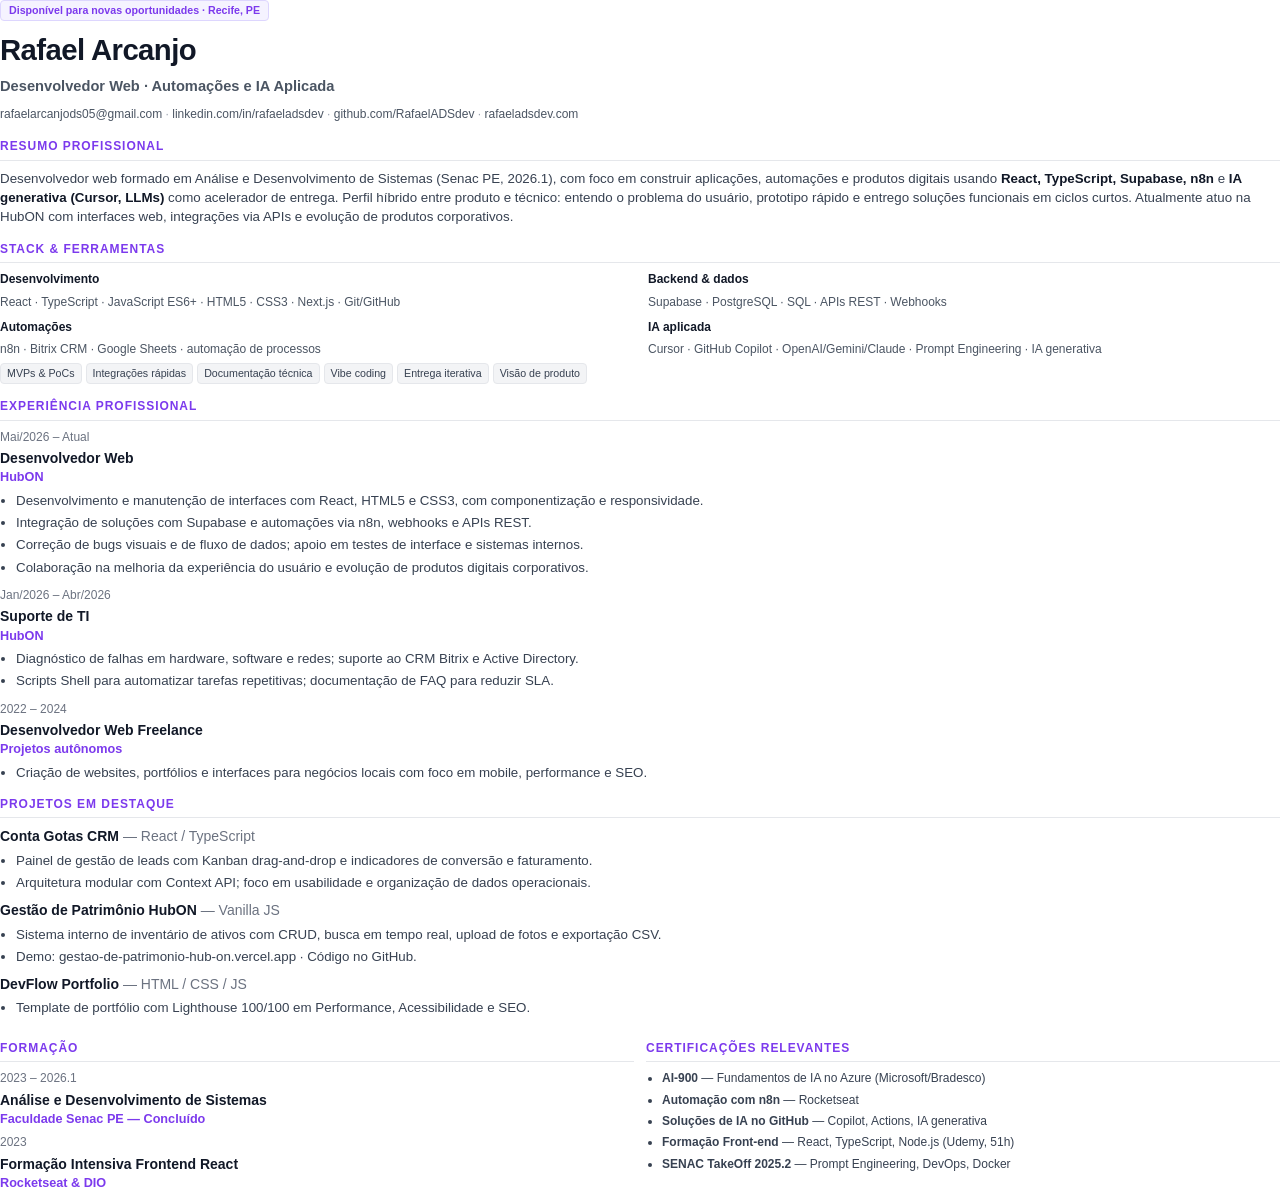
==== curriculo.html @ f64b67c6 "Atualizar cargo para Desenvolvedor Web e renovar currículo em PDF. Alinha site (PT/EN) e o PDF baixá" ====
<!DOCTYPE html>
<html lang="pt-BR">
<head>
    <meta charset="UTF-8">
    <title>Rafael Arcanjo — Desenvolvedor Web &amp; IA Aplicada</title>
    <style>
        @page { size: A4; margin: 14mm 16mm; }
        * { box-sizing: border-box; margin: 0; padding: 0; }
        body {
            font-family: "Segoe UI", Inter, Arial, sans-serif;
            font-size: 10pt;
            line-height: 1.45;
            color: #1f2937;
            background: #fff;
        }
        h1 { font-size: 22pt; font-weight: 700; color: #111827; letter-spacing: -0.02em; }
        h2 {
            font-size: 9pt;
            font-weight: 700;
            text-transform: uppercase;
            letter-spacing: 0.08em;
            color: #7c3aed;
            border-bottom: 1.5px solid #e5e7eb;
            padding-bottom: 4px;
            margin: 14px 0 8px;
        }
        h3 { font-size: 10.5pt; font-weight: 600; color: #111827; }
        p { margin-bottom: 6px; color: #374151; }
        ul { margin: 4px 0 8px 16px; color: #374151; }
        li { margin-bottom: 3px; }
        .header { margin-bottom: 12px; }
        .subtitle { font-size: 11pt; font-weight: 600; color: #4b5563; margin: 4px 0 8px; }
        .contact {
            font-size: 9pt;
            color: #4b5563;
            margin-bottom: 4px;
            line-height: 1.6;
        }
        .contact span + span::before {
            content: " · ";
            color: #9ca3af;
        }
        .summary { font-size: 10pt; }
        .meta { font-size: 9pt; color: #6b7280; margin-bottom: 2px; }
        .company { font-size: 9.5pt; color: #7c3aed; font-weight: 600; margin-bottom: 4px; }
        .job { margin-bottom: 10px; page-break-inside: avoid; }
        .skills-grid {
            display: grid;
            grid-template-columns: 1fr 1fr;
            gap: 8px 16px;
            margin-bottom: 4px;
        }
        .skill-group strong {
            display: block;
            font-size: 9pt;
            color: #111827;
            margin-bottom: 3px;
        }
        .skill-group span { font-size: 9pt; color: #4b5563; }
        .pills { display: flex; flex-wrap: wrap; gap: 4px; margin-top: 4px; }
        .pill {
            font-size: 8pt;
            background: #f3f4f6;
            border: 1px solid #e5e7eb;
            border-radius: 4px;
            padding: 2px 6px;
            color: #374151;
        }
        .project { margin-bottom: 8px; page-break-inside: avoid; }
        .project h3 { margin-bottom: 2px; }
        .two-col {
            display: grid;
            grid-template-columns: 1fr 1fr;
            gap: 12px;
        }
        .cert-list { font-size: 9pt; }
        .cert-list li { margin-bottom: 4px; }
        .highlight { color: #111827; font-weight: 600; }
        .badge {
            display: inline-block;
            font-size: 8pt;
            font-weight: 600;
            color: #7c3aed;
            background: #f5f3ff;
            border: 1px solid #ddd6fe;
            border-radius: 4px;
            padding: 2px 8px;
            margin-bottom: 8px;
        }
    </style>
</head>
<body>

    <header class="header">
        <span class="badge">Disponível para novas oportunidades · Recife, PE</span>
        <h1>Rafael Arcanjo</h1>
        <p class="subtitle">Desenvolvedor Web · Automações e IA Aplicada</p>
        <p class="contact">
            <span>rafaelarcanjods05@gmail.com</span>
            <span>linkedin.com/in/rafaeladsdev</span>
            <span>github.com/RafaelADSdev</span>
            <span>rafaeladsdev.com</span>
        </p>
    </header>

    <section>
        <h2>Resumo profissional</h2>
        <p class="summary">
            Desenvolvedor web formado em Análise e Desenvolvimento de Sistemas (Senac PE, 2026.1), com foco em
            construir aplicações, automações e produtos digitais usando <span class="highlight">React, TypeScript, Supabase, n8n</span>
            e <span class="highlight">IA generativa (Cursor, LLMs)</span> como acelerador de entrega. Perfil híbrido entre
            produto e técnico: entendo o problema do usuário, prototipo rápido e entrego soluções funcionais em ciclos curtos.
            Atualmente atuo na HubON com interfaces web, integrações via APIs e evolução de produtos corporativos.
        </p>
    </section>

    <section>
        <h2>Stack &amp; ferramentas</h2>
        <div class="skills-grid">
            <div class="skill-group">
                <strong>Desenvolvimento</strong>
                <span>React · TypeScript · JavaScript ES6+ · HTML5 · CSS3 · Next.js · Git/GitHub</span>
            </div>
            <div class="skill-group">
                <strong>Backend &amp; dados</strong>
                <span>Supabase · PostgreSQL · SQL · APIs REST · Webhooks</span>
            </div>
            <div class="skill-group">
                <strong>Automações</strong>
                <span>n8n · Bitrix CRM · Google Sheets · automação de processos</span>
            </div>
            <div class="skill-group">
                <strong>IA aplicada</strong>
                <span>Cursor · GitHub Copilot · OpenAI/Gemini/Claude · Prompt Engineering · IA generativa</span>
            </div>
        </div>
        <div class="pills">
            <span class="pill">MVPs &amp; PoCs</span>
            <span class="pill">Integrações rápidas</span>
            <span class="pill">Documentação técnica</span>
            <span class="pill">Vibe coding</span>
            <span class="pill">Entrega iterativa</span>
            <span class="pill">Visão de produto</span>
        </div>
    </section>

    <section>
        <h2>Experiência profissional</h2>

        <article class="job">
            <div class="meta">Mai/2026 – Atual</div>
            <h3>Desenvolvedor Web</h3>
            <div class="company">HubON</div>
            <ul>
                <li>Desenvolvimento e manutenção de interfaces com React, HTML5 e CSS3, com componentização e responsividade.</li>
                <li>Integração de soluções com Supabase e automações via n8n, webhooks e APIs REST.</li>
                <li>Correção de bugs visuais e de fluxo de dados; apoio em testes de interface e sistemas internos.</li>
                <li>Colaboração na melhoria da experiência do usuário e evolução de produtos digitais corporativos.</li>
            </ul>
        </article>

        <article class="job">
            <div class="meta">Jan/2026 – Abr/2026</div>
            <h3>Suporte de TI</h3>
            <div class="company">HubON</div>
            <ul>
                <li>Diagnóstico de falhas em hardware, software e redes; suporte ao CRM Bitrix e Active Directory.</li>
                <li>Scripts Shell para automatizar tarefas repetitivas; documentação de FAQ para reduzir SLA.</li>
            </ul>
        </article>

        <article class="job">
            <div class="meta">2022 – 2024</div>
            <h3>Desenvolvedor Web Freelance</h3>
            <div class="company">Projetos autônomos</div>
            <ul>
                <li>Criação de websites, portfólios e interfaces para negócios locais com foco em mobile, performance e SEO.</li>
            </ul>
        </article>
    </section>

    <section>
        <h2>Projetos em destaque</h2>

        <article class="project">
            <h3>Conta Gotas CRM <span style="font-weight:400;color:#6b7280;">— React / TypeScript</span></h3>
            <ul>
                <li>Painel de gestão de leads com Kanban drag-and-drop e indicadores de conversão e faturamento.</li>
                <li>Arquitetura modular com Context API; foco em usabilidade e organização de dados operacionais.</li>
            </ul>
        </article>

        <article class="project">
            <h3>Gestão de Patrimônio HubON <span style="font-weight:400;color:#6b7280;">— Vanilla JS</span></h3>
            <ul>
                <li>Sistema interno de inventário de ativos com CRUD, busca em tempo real, upload de fotos e exportação CSV.</li>
                <li>Demo: gestao-de-patrimonio-hub-on.vercel.app · Código no GitHub.</li>
            </ul>
        </article>

        <article class="project">
            <h3>DevFlow Portfolio <span style="font-weight:400;color:#6b7280;">— HTML / CSS / JS</span></h3>
            <ul>
                <li>Template de portfólio com Lighthouse 100/100 em Performance, Acessibilidade e SEO.</li>
            </ul>
        </article>
    </section>

    <div class="two-col">
        <section>
            <h2>Formação</h2>
            <article class="job" style="margin-bottom:6px;">
                <div class="meta">2023 – 2026.1</div>
                <h3>Análise e Desenvolvimento de Sistemas</h3>
                <div class="company">Faculdade Senac PE — Concluído</div>
            </article>
            <article class="job">
                <div class="meta">2023</div>
                <h3>Formação Intensiva Frontend React</h3>
                <div class="company">Rocketseat &amp; DIO</div>
            </article>
        </section>

        <section>
            <h2>Certificações relevantes</h2>
            <ul class="cert-list">
                <li><strong>AI-900</strong> — Fundamentos de IA no Azure (Microsoft/Bradesco)</li>
                <li><strong>Automação com n8n</strong> — Rocketseat</li>
                <li><strong>Soluções de IA no GitHub</strong> — Copilot, Actions, IA generativa</li>
                <li><strong>Formação Front-end</strong> — React, TypeScript, Node.js (Udemy, 51h)</li>
                <li><strong>SENAC TakeOff 2025.2</strong> — Prompt Engineering, DevOps, Docker</li>
            </ul>
        </section>
    </div>

</body>
</html>
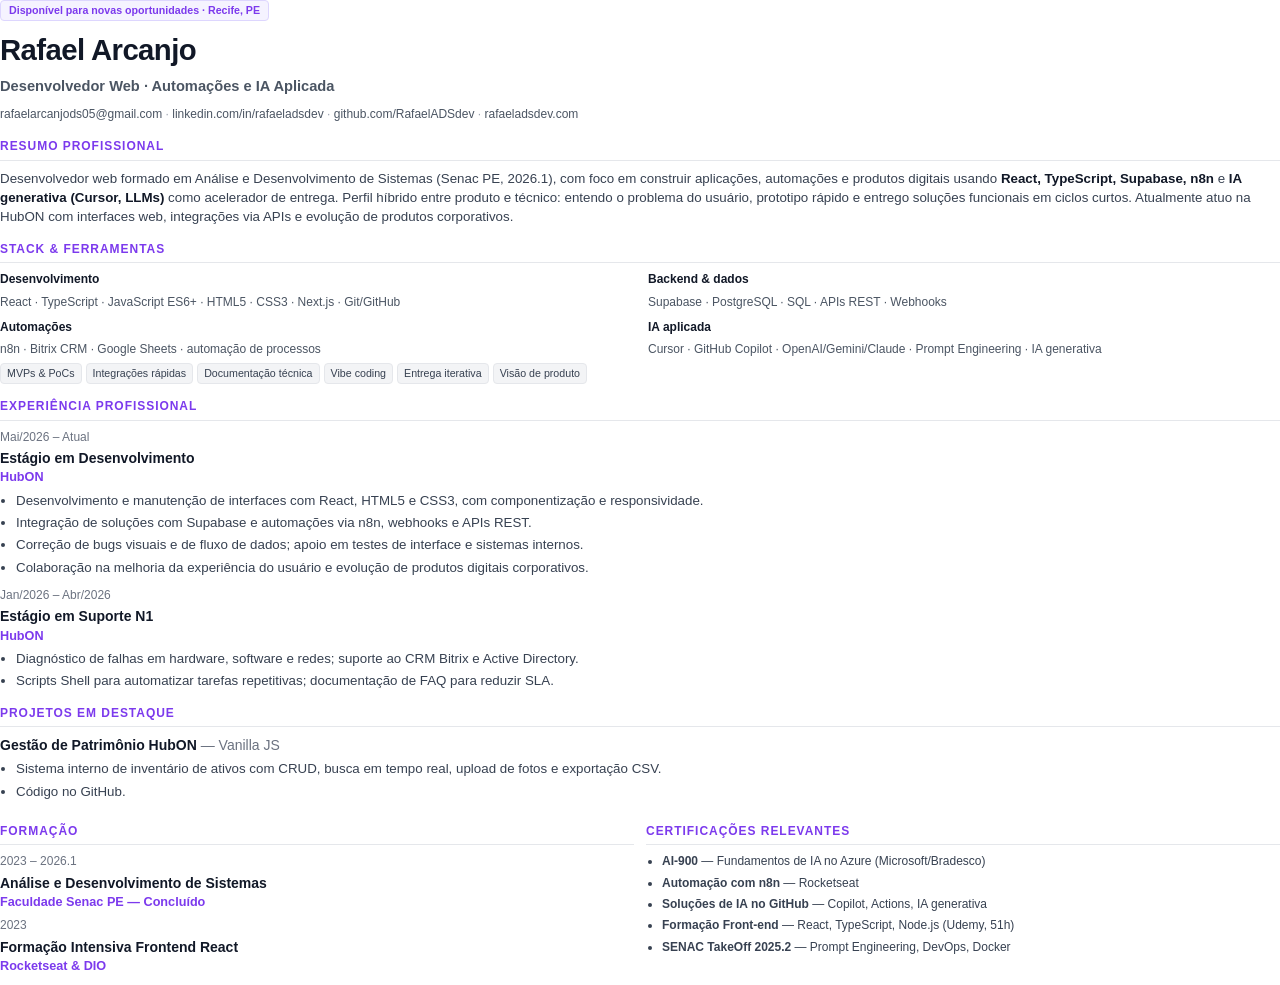
==== commit 67d48b7c: "Atualizar portfólio: novos projetos, cargos de estágio e limpeza de demos. Co-authored-by: Cursor <c" ====
--- a/curriculo.html
+++ b/curriculo.html
@@ -149,7 +149,7 @@
 
         <article class="job">
             <div class="meta">Mai/2026 – Atual</div>
-            <h3>Desenvolvedor Web</h3>
+            <h3>Estágio em Desenvolvimento</h3>
             <div class="company">HubON</div>
             <ul>
                 <li>Desenvolvimento e manutenção de interfaces com React, HTML5 e CSS3, com componentização e responsividade.</li>
@@ -161,47 +161,23 @@
 
         <article class="job">
             <div class="meta">Jan/2026 – Abr/2026</div>
-            <h3>Suporte de TI</h3>
+            <h3>Estágio em Suporte N1</h3>
             <div class="company">HubON</div>
             <ul>
                 <li>Diagnóstico de falhas em hardware, software e redes; suporte ao CRM Bitrix e Active Directory.</li>
                 <li>Scripts Shell para automatizar tarefas repetitivas; documentação de FAQ para reduzir SLA.</li>
             </ul>
         </article>
-
-        <article class="job">
-            <div class="meta">2022 – 2024</div>
-            <h3>Desenvolvedor Web Freelance</h3>
-            <div class="company">Projetos autônomos</div>
-            <ul>
-                <li>Criação de websites, portfólios e interfaces para negócios locais com foco em mobile, performance e SEO.</li>
-            </ul>
-        </article>
     </section>
 
     <section>
         <h2>Projetos em destaque</h2>
-
-        <article class="project">
-            <h3>Conta Gotas CRM <span style="font-weight:400;color:#6b7280;">— React / TypeScript</span></h3>
-            <ul>
-                <li>Painel de gestão de leads com Kanban drag-and-drop e indicadores de conversão e faturamento.</li>
-                <li>Arquitetura modular com Context API; foco em usabilidade e organização de dados operacionais.</li>
-            </ul>
-        </article>
 
         <article class="project">
             <h3>Gestão de Patrimônio HubON <span style="font-weight:400;color:#6b7280;">— Vanilla JS</span></h3>
             <ul>
                 <li>Sistema interno de inventário de ativos com CRUD, busca em tempo real, upload de fotos e exportação CSV.</li>
-                <li>Demo: gestao-de-patrimonio-hub-on.vercel.app · Código no GitHub.</li>
-            </ul>
-        </article>
-
-        <article class="project">
-            <h3>DevFlow Portfolio <span style="font-weight:400;color:#6b7280;">— HTML / CSS / JS</span></h3>
-            <ul>
-                <li>Template de portfólio com Lighthouse 100/100 em Performance, Acessibilidade e SEO.</li>
+                <li>Código no GitHub.</li>
             </ul>
         </article>
     </section>
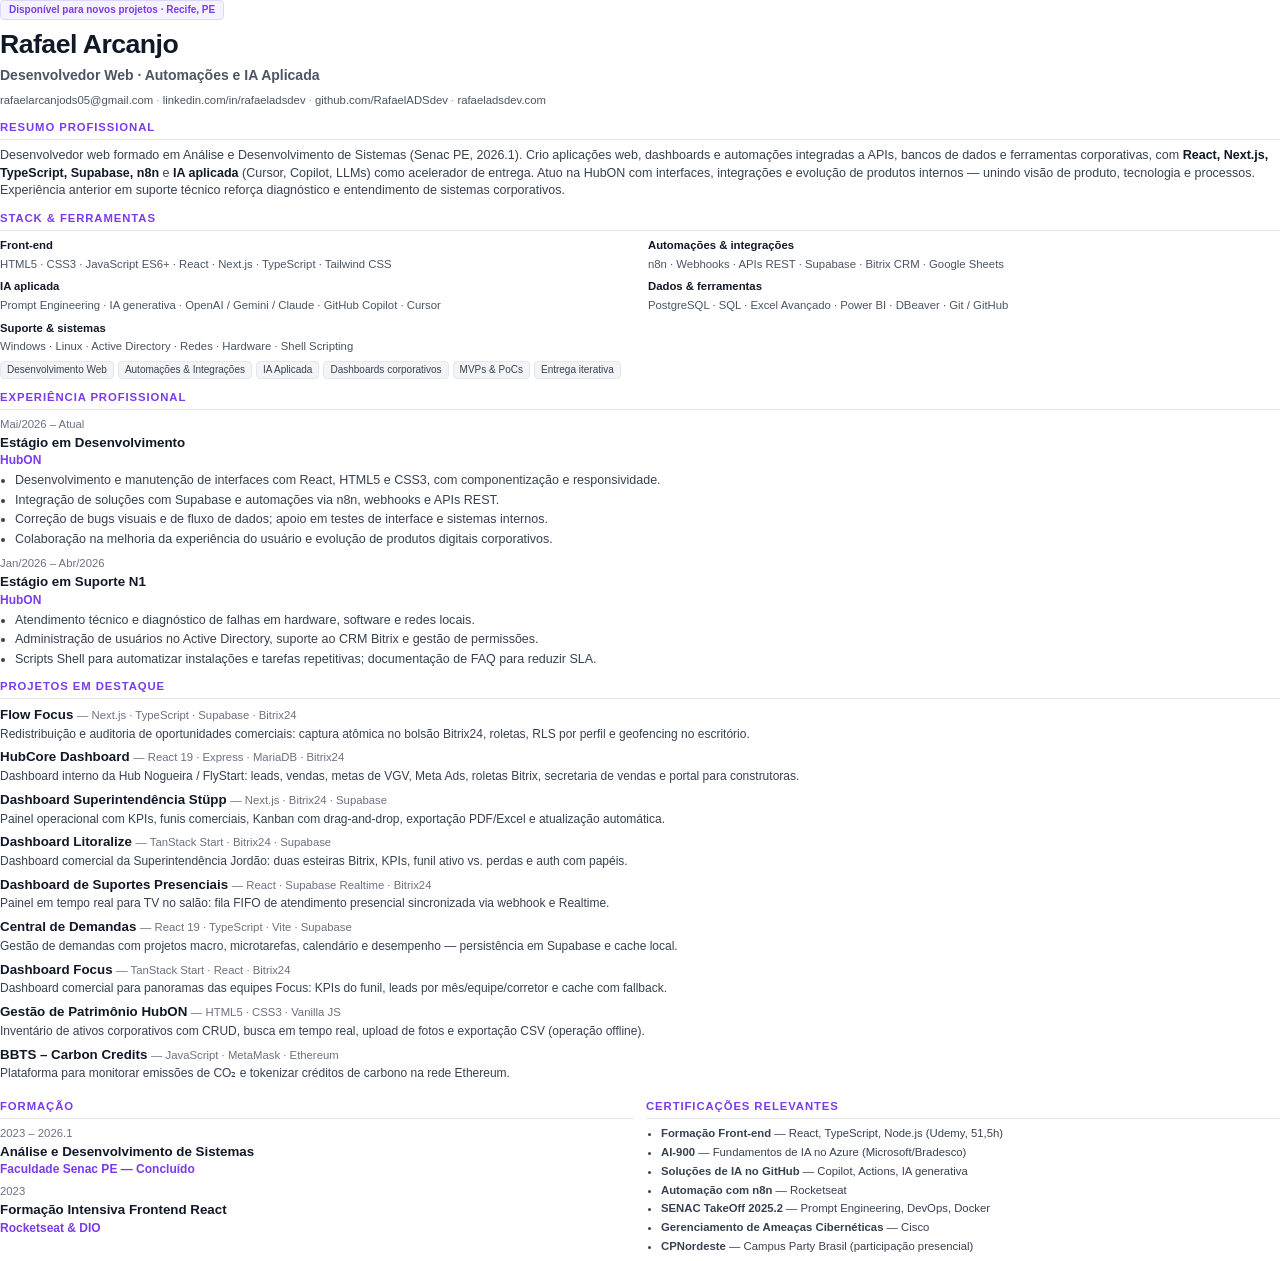
==== commit 68a8d442: "Atualizar PDF do currículo com os projetos e certificados do site. Co-authored-by: Cursor <cursorage" ====
--- a/curriculo.html
+++ b/curriculo.html
@@ -4,95 +4,97 @@
     <meta charset="UTF-8">
     <title>Rafael Arcanjo — Desenvolvedor Web &amp; IA Aplicada</title>
     <style>
-        @page { size: A4; margin: 14mm 16mm; }
+        @page { size: A4; margin: 12mm 14mm; }
         * { box-sizing: border-box; margin: 0; padding: 0; }
         body {
             font-family: "Segoe UI", Inter, Arial, sans-serif;
-            font-size: 10pt;
-            line-height: 1.45;
+            font-size: 9.4pt;
+            line-height: 1.4;
             color: #1f2937;
             background: #fff;
         }
-        h1 { font-size: 22pt; font-weight: 700; color: #111827; letter-spacing: -0.02em; }
+        h1 { font-size: 20pt; font-weight: 700; color: #111827; letter-spacing: -0.02em; }
         h2 {
-            font-size: 9pt;
+            font-size: 8.5pt;
             font-weight: 700;
             text-transform: uppercase;
             letter-spacing: 0.08em;
             color: #7c3aed;
             border-bottom: 1.5px solid #e5e7eb;
-            padding-bottom: 4px;
-            margin: 14px 0 8px;
-        }
-        h3 { font-size: 10.5pt; font-weight: 600; color: #111827; }
-        p { margin-bottom: 6px; color: #374151; }
-        ul { margin: 4px 0 8px 16px; color: #374151; }
-        li { margin-bottom: 3px; }
-        .header { margin-bottom: 12px; }
-        .subtitle { font-size: 11pt; font-weight: 600; color: #4b5563; margin: 4px 0 8px; }
+            padding-bottom: 3px;
+            margin: 11px 0 7px;
+        }
+        h3 { font-size: 10pt; font-weight: 600; color: #111827; }
+        p { margin-bottom: 5px; color: #374151; }
+        ul { margin: 3px 0 6px 15px; color: #374151; }
+        li { margin-bottom: 2px; }
+        .header { margin-bottom: 8px; }
+        .subtitle { font-size: 10.5pt; font-weight: 600; color: #4b5563; margin: 3px 0 6px; }
         .contact {
-            font-size: 9pt;
+            font-size: 8.5pt;
             color: #4b5563;
-            margin-bottom: 4px;
-            line-height: 1.6;
+            margin-bottom: 2px;
+            line-height: 1.55;
         }
         .contact span + span::before {
             content: " · ";
             color: #9ca3af;
         }
-        .summary { font-size: 10pt; }
-        .meta { font-size: 9pt; color: #6b7280; margin-bottom: 2px; }
-        .company { font-size: 9.5pt; color: #7c3aed; font-weight: 600; margin-bottom: 4px; }
-        .job { margin-bottom: 10px; page-break-inside: avoid; }
+        .summary { font-size: 9.4pt; }
+        .meta { font-size: 8.5pt; color: #6b7280; margin-bottom: 1px; }
+        .company { font-size: 9pt; color: #7c3aed; font-weight: 600; margin-bottom: 3px; }
+        .job { margin-bottom: 8px; page-break-inside: avoid; }
         .skills-grid {
             display: grid;
             grid-template-columns: 1fr 1fr;
-            gap: 8px 16px;
+            gap: 6px 16px;
             margin-bottom: 4px;
         }
         .skill-group strong {
             display: block;
-            font-size: 9pt;
+            font-size: 8.5pt;
             color: #111827;
-            margin-bottom: 3px;
-        }
-        .skill-group span { font-size: 9pt; color: #4b5563; }
-        .pills { display: flex; flex-wrap: wrap; gap: 4px; margin-top: 4px; }
+            margin-bottom: 2px;
+        }
+        .skill-group span { font-size: 8.5pt; color: #4b5563; }
+        .pills { display: flex; flex-wrap: wrap; gap: 4px; margin-top: 5px; }
         .pill {
-            font-size: 8pt;
+            font-size: 7.5pt;
             background: #f3f4f6;
             border: 1px solid #e5e7eb;
             border-radius: 4px;
-            padding: 2px 6px;
+            padding: 1px 6px;
             color: #374151;
         }
-        .project { margin-bottom: 8px; page-break-inside: avoid; }
-        .project h3 { margin-bottom: 2px; }
+        .project { margin-bottom: 6px; page-break-inside: avoid; }
+        .project h3 { margin-bottom: 1px; }
+        .project .stack { font-weight: 400; color: #6b7280; font-size: 8.5pt; }
+        .project p { margin-bottom: 0; font-size: 9pt; }
         .two-col {
             display: grid;
             grid-template-columns: 1fr 1fr;
             gap: 12px;
         }
-        .cert-list { font-size: 9pt; }
-        .cert-list li { margin-bottom: 4px; }
+        .cert-list { font-size: 8.5pt; }
+        .cert-list li { margin-bottom: 3px; }
         .highlight { color: #111827; font-weight: 600; }
         .badge {
             display: inline-block;
-            font-size: 8pt;
+            font-size: 7.5pt;
             font-weight: 600;
             color: #7c3aed;
             background: #f5f3ff;
             border: 1px solid #ddd6fe;
             border-radius: 4px;
             padding: 2px 8px;
-            margin-bottom: 8px;
+            margin-bottom: 6px;
         }
     </style>
 </head>
 <body>
 
     <header class="header">
-        <span class="badge">Disponível para novas oportunidades · Recife, PE</span>
+        <span class="badge">Disponível para novos projetos · Recife, PE</span>
         <h1>Rafael Arcanjo</h1>
         <p class="subtitle">Desenvolvedor Web · Automações e IA Aplicada</p>
         <p class="contact">
@@ -106,11 +108,12 @@
     <section>
         <h2>Resumo profissional</h2>
         <p class="summary">
-            Desenvolvedor web formado em Análise e Desenvolvimento de Sistemas (Senac PE, 2026.1), com foco em
-            construir aplicações, automações e produtos digitais usando <span class="highlight">React, TypeScript, Supabase, n8n</span>
-            e <span class="highlight">IA generativa (Cursor, LLMs)</span> como acelerador de entrega. Perfil híbrido entre
-            produto e técnico: entendo o problema do usuário, prototipo rápido e entrego soluções funcionais em ciclos curtos.
-            Atualmente atuo na HubON com interfaces web, integrações via APIs e evolução de produtos corporativos.
+            Desenvolvedor web formado em Análise e Desenvolvimento de Sistemas (Senac PE, 2026.1).
+            Crio aplicações web, dashboards e automações integradas a APIs, bancos de dados e ferramentas corporativas,
+            com <span class="highlight">React, Next.js, TypeScript, Supabase, n8n</span> e
+            <span class="highlight">IA aplicada</span> (Cursor, Copilot, LLMs) como acelerador de entrega.
+            Atuo na HubON com interfaces, integrações e evolução de produtos internos — unindo visão de produto,
+            tecnologia e processos. Experiência anterior em suporte técnico reforça diagnóstico e entendimento de sistemas corporativos.
         </p>
     </section>
 
@@ -118,29 +121,33 @@
         <h2>Stack &amp; ferramentas</h2>
         <div class="skills-grid">
             <div class="skill-group">
-                <strong>Desenvolvimento</strong>
-                <span>React · TypeScript · JavaScript ES6+ · HTML5 · CSS3 · Next.js · Git/GitHub</span>
-            </div>
-            <div class="skill-group">
-                <strong>Backend &amp; dados</strong>
-                <span>Supabase · PostgreSQL · SQL · APIs REST · Webhooks</span>
-            </div>
-            <div class="skill-group">
-                <strong>Automações</strong>
-                <span>n8n · Bitrix CRM · Google Sheets · automação de processos</span>
+                <strong>Front-end</strong>
+                <span>HTML5 · CSS3 · JavaScript ES6+ · React · Next.js · TypeScript · Tailwind CSS</span>
+            </div>
+            <div class="skill-group">
+                <strong>Automações &amp; integrações</strong>
+                <span>n8n · Webhooks · APIs REST · Supabase · Bitrix CRM · Google Sheets</span>
             </div>
             <div class="skill-group">
                 <strong>IA aplicada</strong>
-                <span>Cursor · GitHub Copilot · OpenAI/Gemini/Claude · Prompt Engineering · IA generativa</span>
+                <span>Prompt Engineering · IA generativa · OpenAI / Gemini / Claude · GitHub Copilot · Cursor</span>
+            </div>
+            <div class="skill-group">
+                <strong>Dados &amp; ferramentas</strong>
+                <span>PostgreSQL · SQL · Excel Avançado · Power BI · DBeaver · Git / GitHub</span>
+            </div>
+            <div class="skill-group">
+                <strong>Suporte &amp; sistemas</strong>
+                <span>Windows · Linux · Active Directory · Redes · Hardware · Shell Scripting</span>
             </div>
         </div>
         <div class="pills">
+            <span class="pill">Desenvolvimento Web</span>
+            <span class="pill">Automações &amp; Integrações</span>
+            <span class="pill">IA Aplicada</span>
+            <span class="pill">Dashboards corporativos</span>
             <span class="pill">MVPs &amp; PoCs</span>
-            <span class="pill">Integrações rápidas</span>
-            <span class="pill">Documentação técnica</span>
-            <span class="pill">Vibe coding</span>
             <span class="pill">Entrega iterativa</span>
-            <span class="pill">Visão de produto</span>
         </div>
     </section>
 
@@ -164,8 +171,9 @@
             <h3>Estágio em Suporte N1</h3>
             <div class="company">HubON</div>
             <ul>
-                <li>Diagnóstico de falhas em hardware, software e redes; suporte ao CRM Bitrix e Active Directory.</li>
-                <li>Scripts Shell para automatizar tarefas repetitivas; documentação de FAQ para reduzir SLA.</li>
+                <li>Atendimento técnico e diagnóstico de falhas em hardware, software e redes locais.</li>
+                <li>Administração de usuários no Active Directory, suporte ao CRM Bitrix e gestão de permissões.</li>
+                <li>Scripts Shell para automatizar instalações e tarefas repetitivas; documentação de FAQ para reduzir SLA.</li>
             </ul>
         </article>
     </section>
@@ -174,11 +182,48 @@
         <h2>Projetos em destaque</h2>
 
         <article class="project">
-            <h3>Gestão de Patrimônio HubON <span style="font-weight:400;color:#6b7280;">— Vanilla JS</span></h3>
-            <ul>
-                <li>Sistema interno de inventário de ativos com CRUD, busca em tempo real, upload de fotos e exportação CSV.</li>
-                <li>Código no GitHub.</li>
-            </ul>
+            <h3>Flow Focus <span class="stack">— Next.js · TypeScript · Supabase · Bitrix24</span></h3>
+            <p>Redistribuição e auditoria de oportunidades comerciais: captura atômica no bolsão Bitrix24, roletas, RLS por perfil e geofencing no escritório.</p>
+        </article>
+
+        <article class="project">
+            <h3>HubCore Dashboard <span class="stack">— React 19 · Express · MariaDB · Bitrix24</span></h3>
+            <p>Dashboard interno da Hub Nogueira / FlyStart: leads, vendas, metas de VGV, Meta Ads, roletas Bitrix, secretaria de vendas e portal para construtoras.</p>
+        </article>
+
+        <article class="project">
+            <h3>Dashboard Superintendência Stüpp <span class="stack">— Next.js · Bitrix24 · Supabase</span></h3>
+            <p>Painel operacional com KPIs, funis comerciais, Kanban com drag-and-drop, exportação PDF/Excel e atualização automática.</p>
+        </article>
+
+        <article class="project">
+            <h3>Dashboard Litoralize <span class="stack">— TanStack Start · Bitrix24 · Supabase</span></h3>
+            <p>Dashboard comercial da Superintendência Jordão: duas esteiras Bitrix, KPIs, funil ativo vs. perdas e auth com papéis.</p>
+        </article>
+
+        <article class="project">
+            <h3>Dashboard de Suportes Presenciais <span class="stack">— React · Supabase Realtime · Bitrix24</span></h3>
+            <p>Painel em tempo real para TV no salão: fila FIFO de atendimento presencial sincronizada via webhook e Realtime.</p>
+        </article>
+
+        <article class="project">
+            <h3>Central de Demandas <span class="stack">— React 19 · TypeScript · Vite · Supabase</span></h3>
+            <p>Gestão de demandas com projetos macro, microtarefas, calendário e desempenho — persistência em Supabase e cache local.</p>
+        </article>
+
+        <article class="project">
+            <h3>Dashboard Focus <span class="stack">— TanStack Start · React · Bitrix24</span></h3>
+            <p>Dashboard comercial para panoramas das equipes Focus: KPIs do funil, leads por mês/equipe/corretor e cache com fallback.</p>
+        </article>
+
+        <article class="project">
+            <h3>Gestão de Patrimônio HubON <span class="stack">— HTML5 · CSS3 · Vanilla JS</span></h3>
+            <p>Inventário de ativos corporativos com CRUD, busca em tempo real, upload de fotos e exportação CSV (operação offline).</p>
+        </article>
+
+        <article class="project">
+            <h3>BBTS – Carbon Credits <span class="stack">— JavaScript · MetaMask · Ethereum</span></h3>
+            <p>Plataforma para monitorar emissões de CO₂ e tokenizar créditos de carbono na rede Ethereum.</p>
         </article>
     </section>
 
@@ -200,11 +245,13 @@
         <section>
             <h2>Certificações relevantes</h2>
             <ul class="cert-list">
+                <li><strong>Formação Front-end</strong> — React, TypeScript, Node.js (Udemy, 51,5h)</li>
                 <li><strong>AI-900</strong> — Fundamentos de IA no Azure (Microsoft/Bradesco)</li>
+                <li><strong>Soluções de IA no GitHub</strong> — Copilot, Actions, IA generativa</li>
                 <li><strong>Automação com n8n</strong> — Rocketseat</li>
-                <li><strong>Soluções de IA no GitHub</strong> — Copilot, Actions, IA generativa</li>
-                <li><strong>Formação Front-end</strong> — React, TypeScript, Node.js (Udemy, 51h)</li>
                 <li><strong>SENAC TakeOff 2025.2</strong> — Prompt Engineering, DevOps, Docker</li>
+                <li><strong>Gerenciamento de Ameaças Cibernéticas</strong> — Cisco</li>
+                <li><strong>CPNordeste</strong> — Campus Party Brasil (participação presencial)</li>
             </ul>
         </section>
     </div>
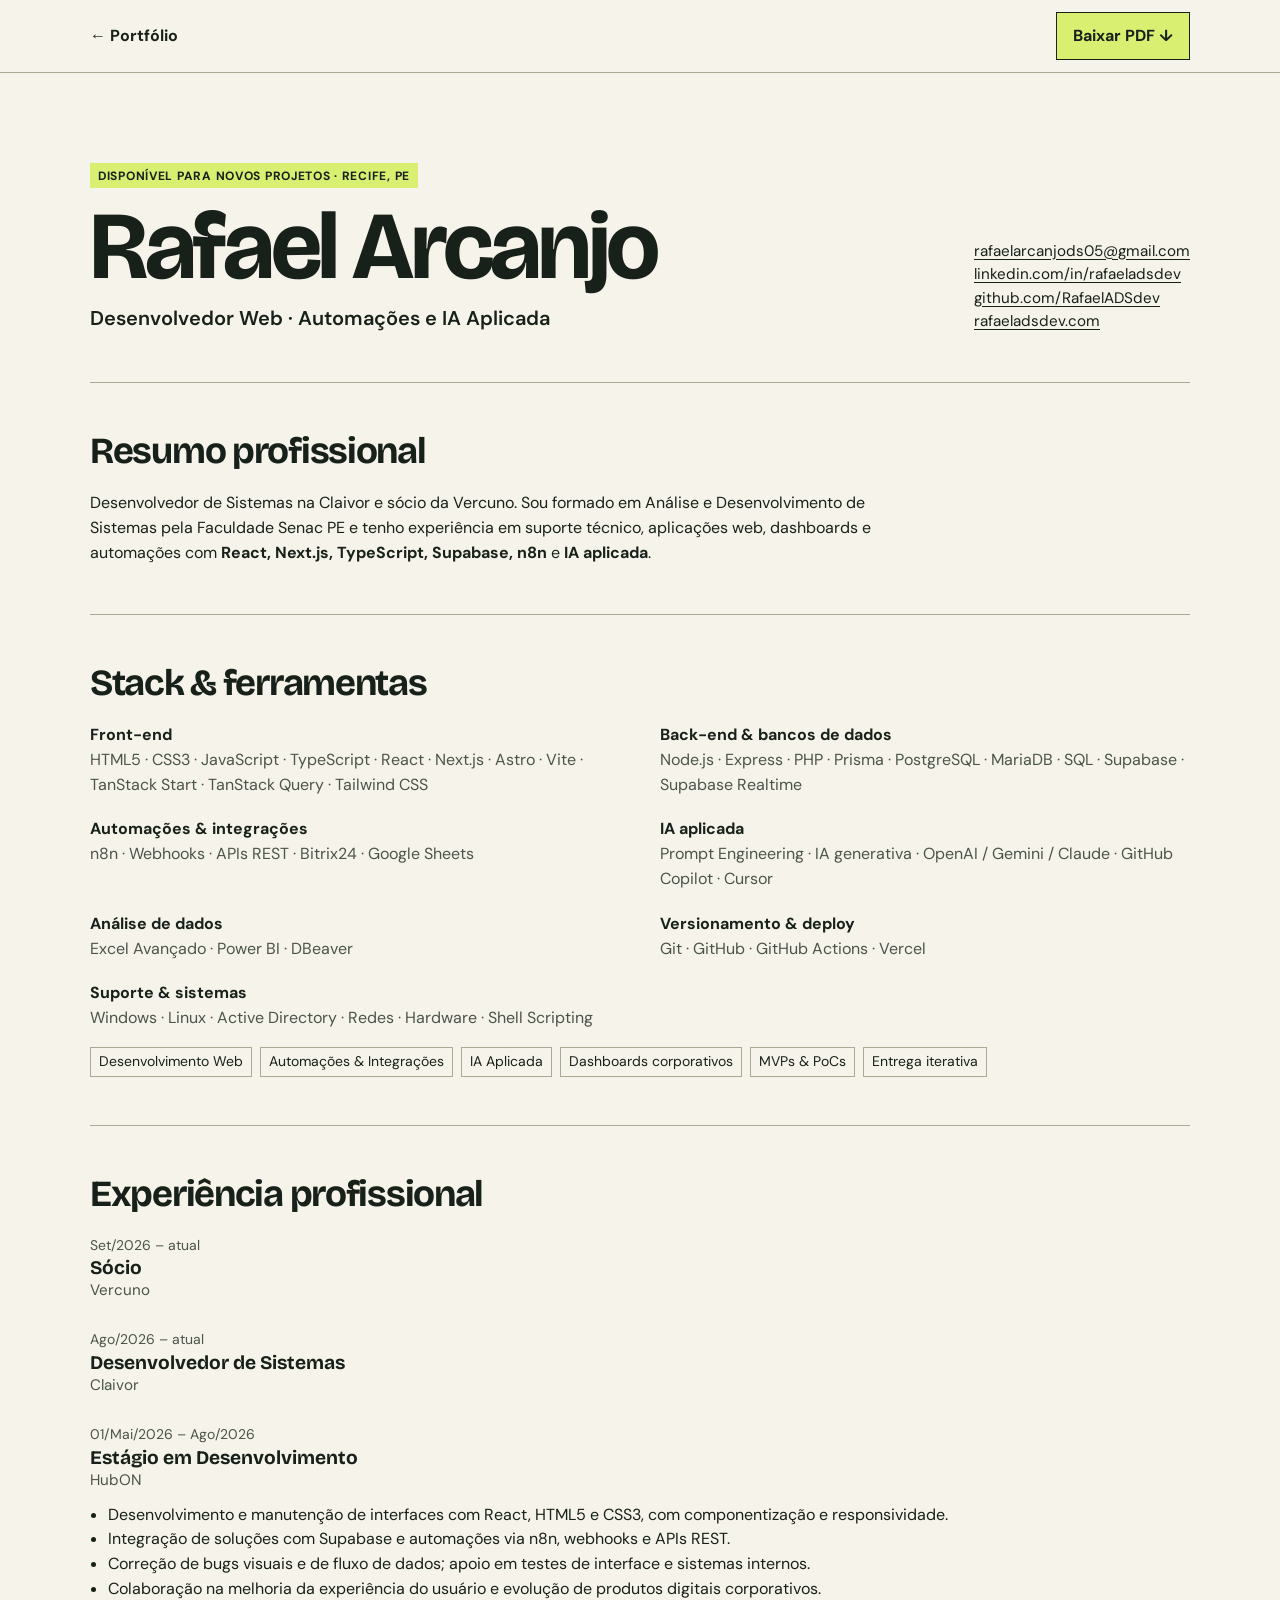
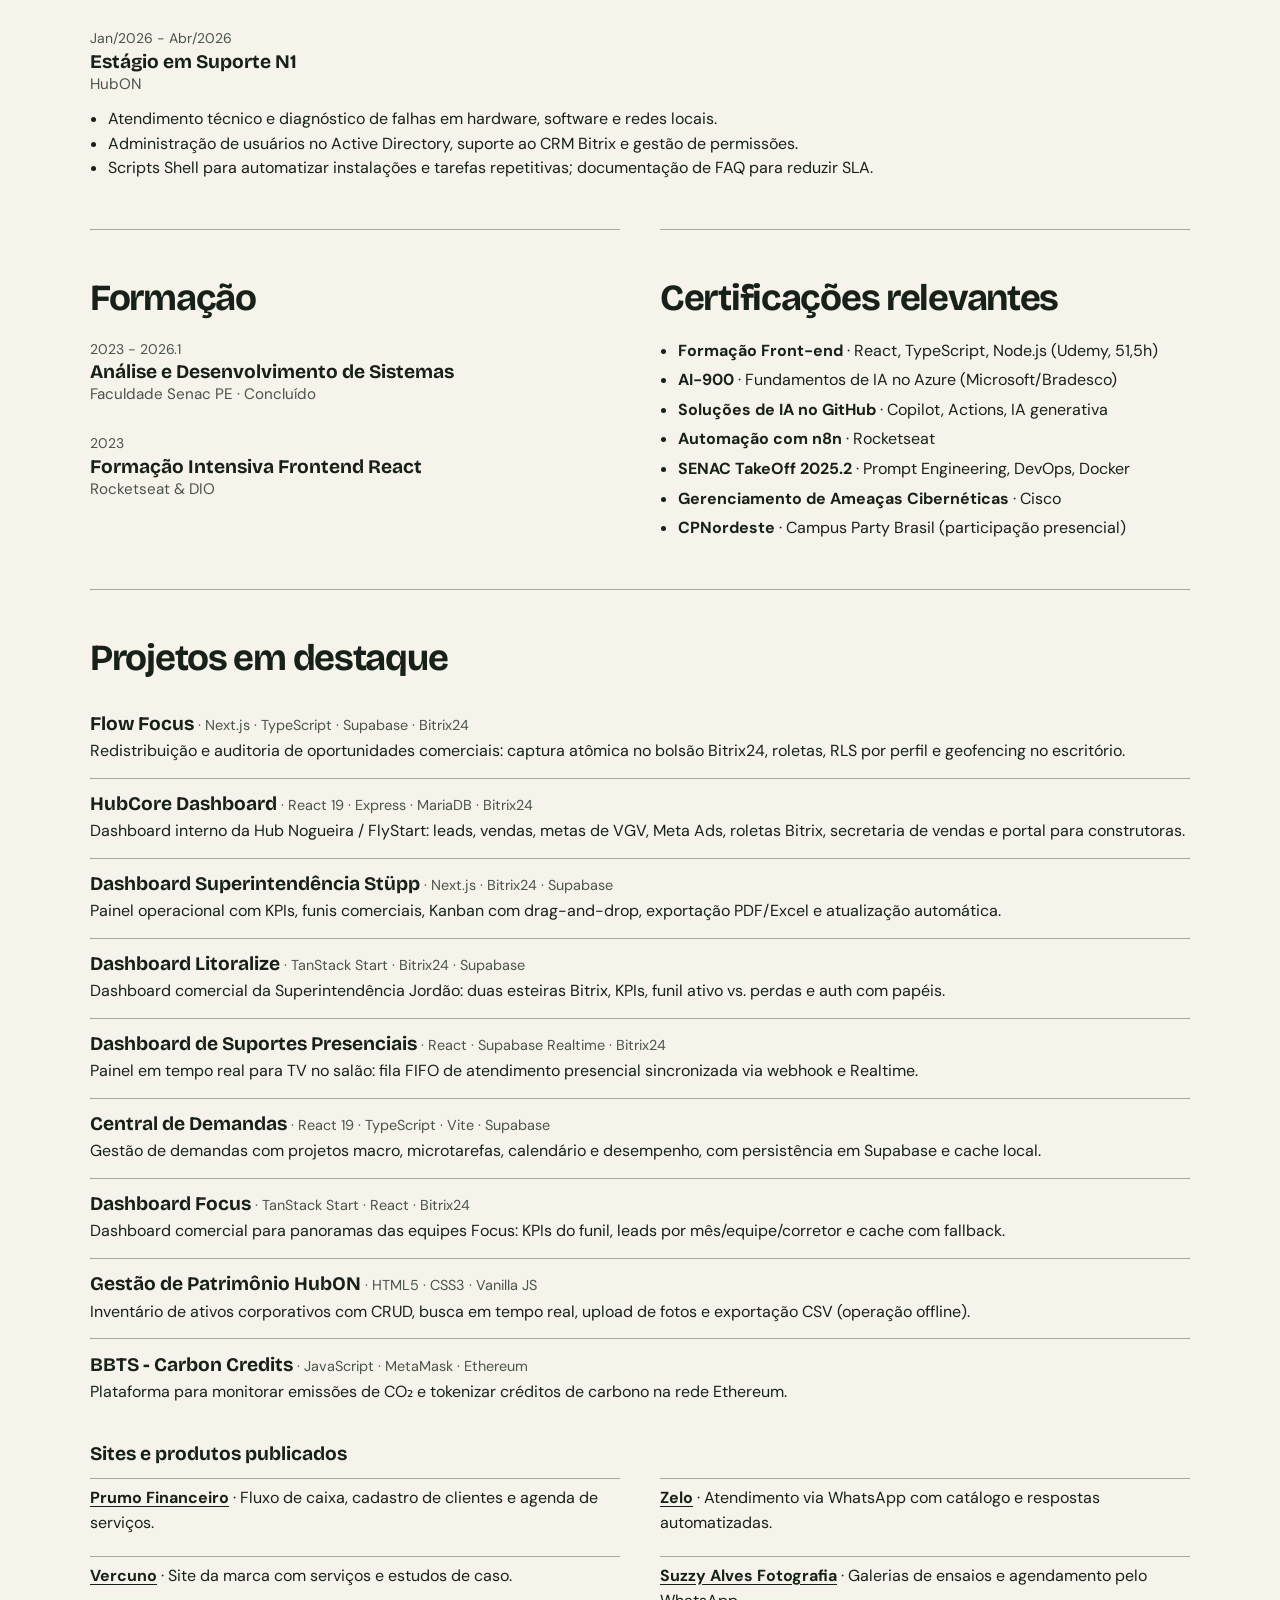
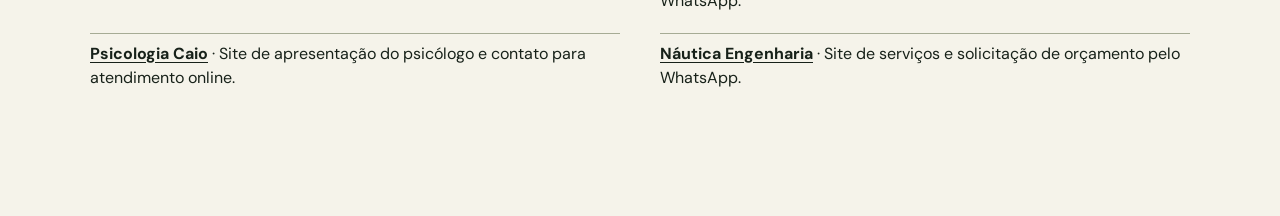
==== commit 546dace3: "Atualiza o portfólio, o currículo e o formulário de contato" ====
--- a/curriculo.html
+++ b/curriculo.html
@@ -2,259 +2,429 @@
 <html lang="pt-BR">
 <head>
     <meta charset="UTF-8">
-    <title>Rafael Arcanjo — Desenvolvedor Web &amp; IA Aplicada</title>
+    <meta name="viewport" content="width=device-width, initial-scale=1">
+    <meta name="theme-color" content="#f5f3ea">
+    <link rel="icon" href="favicon.svg?v=5" type="image/svg+xml">
+    <title>Currículo | Rafael Arcanjo</title>
     <style>
-        @page { size: A4; margin: 12mm 14mm; }
-        * { box-sizing: border-box; margin: 0; padding: 0; }
+        @font-face {
+            font-family: "Bricolage Grotesque";
+            src: url("assets/fonts/bricolage-grotesque.woff2") format("woff2");
+            font-weight: 400 800;
+            font-display: swap;
+        }
+        @font-face {
+            font-family: "DM Sans";
+            src: url("assets/fonts/dm-sans.woff2") format("woff2");
+            font-weight: 400 700;
+            font-display: swap;
+        }
+        :root {
+            --paper: #f5f3ea;
+            --ink: #172119;
+            --muted: #4b544a;
+            --rule: #a6ab95;
+            --accent: #d8ef72;
+            --display: "Bricolage Grotesque", "Segoe UI", sans-serif;
+        }
+        * { box-sizing: border-box; }
         body {
-            font-family: "Segoe UI", Inter, Arial, sans-serif;
-            font-size: 9.4pt;
-            line-height: 1.4;
-            color: #1f2937;
-            background: #fff;
-        }
-        h1 { font-size: 20pt; font-weight: 700; color: #111827; letter-spacing: -0.02em; }
+            margin: 0;
+            font: 1rem/1.55 "DM Sans", "Segoe UI", sans-serif;
+            color: var(--ink);
+            background: var(--paper);
+        }
+        h1, h2, h3, p { margin: 0; }
+        h1, h2, h3 { font-family: var(--display); }
+        h1 {
+            font-size: clamp(2.8rem, 7.5vw, 6rem);
+            line-height: .95;
+            letter-spacing: -.035em;
+        }
         h2 {
-            font-size: 8.5pt;
+            font-size: clamp(1.65rem, 4vw, 2.3rem);
+            line-height: 1.1;
+            letter-spacing: -.035em;
+            margin-bottom: 1.25rem;
+        }
+        h3 { font-size: 1.2rem; line-height: 1.2; }
+        a { color: inherit; text-underline-offset: .2em; }
+        a:hover { text-decoration-thickness: .12em; }
+        :focus-visible { outline: 2px solid var(--ink); outline-offset: 5px; }
+        .wrap { width: min(1100px, calc(100% - clamp(2rem, 10vw, 8rem))); margin-inline: auto; }
+        .cv-nav { border-bottom: 1px solid var(--rule); }
+        .cv-nav .wrap {
+            min-height: 4.5rem;
+            display: flex;
+            flex-wrap: wrap;
+            align-items: center;
+            justify-content: space-between;
+            gap: .6rem 1rem;
+            padding-block: .65rem;
+        }
+        .cv-nav a { font-weight: 700; text-decoration: none; }
+        .cv-nav a:hover { text-decoration: underline; }
+        .cv-nav .download {
+            padding: .65rem 1rem;
+            border: 1px solid var(--ink);
+            background: var(--accent);
+        }
+        .header {
+            display: flex;
+            justify-content: space-between;
+            align-items: end;
+            flex-wrap: wrap;
+            gap: 1.5rem 2.5rem;
+            padding-block: clamp(2.5rem, 7vw, 6rem) clamp(1.8rem, 4vw, 3rem);
+        }
+        .eyebrow {
+            display: inline-block;
+            margin-bottom: .8rem;
+            padding: .2rem .5rem;
+            background: var(--accent);
+            font-size: .75rem;
             font-weight: 700;
+            letter-spacing: .06em;
             text-transform: uppercase;
-            letter-spacing: 0.08em;
-            color: #7c3aed;
-            border-bottom: 1.5px solid #e5e7eb;
-            padding-bottom: 3px;
-            margin: 11px 0 7px;
-        }
-        h3 { font-size: 10pt; font-weight: 600; color: #111827; }
-        p { margin-bottom: 5px; color: #374151; }
-        ul { margin: 3px 0 6px 15px; color: #374151; }
-        li { margin-bottom: 2px; }
-        .header { margin-bottom: 8px; }
-        .subtitle { font-size: 10.5pt; font-weight: 600; color: #4b5563; margin: 3px 0 6px; }
+        }
+        .subtitle { margin-top: .65rem; font-size: clamp(1rem, 2vw, 1.25rem); font-weight: 600; }
         .contact {
-            font-size: 8.5pt;
-            color: #4b5563;
-            margin-bottom: 2px;
-            line-height: 1.55;
-        }
-        .contact span + span::before {
-            content: " · ";
-            color: #9ca3af;
-        }
-        .summary { font-size: 9.4pt; }
-        .meta { font-size: 8.5pt; color: #6b7280; margin-bottom: 1px; }
-        .company { font-size: 9pt; color: #7c3aed; font-weight: 600; margin-bottom: 3px; }
-        .job { margin-bottom: 8px; page-break-inside: avoid; }
-        .skills-grid {
+            padding: 0;
+            margin: 0;
+            list-style: none;
+            font-size: .95rem;
+            overflow-wrap: anywhere;
+        }
+        main { padding-bottom: clamp(2rem, 6vw, 5rem); }
+        main section {
+            padding-block: clamp(1.5rem, 4vw, 3rem);
+            border-top: 1px solid var(--rule);
+        }
+        .summary { max-width: 74ch; }
+        .meta, .company, .stack { color: var(--muted); }
+        .meta { font-size: .875rem; }
+        .company { font-size: .95rem; }
+        .job + .job { margin-top: 1.65rem; }
+        .job ul { margin: .65rem 0 0; padding-left: 1.1rem; }
+        .current-roles { margin-bottom: 1.65rem; }
+        .skills-grid, .published, .two-col {
             display: grid;
-            grid-template-columns: 1fr 1fr;
-            gap: 6px 16px;
-            margin-bottom: 4px;
-        }
-        .skill-group strong {
-            display: block;
-            font-size: 8.5pt;
-            color: #111827;
-            margin-bottom: 2px;
-        }
-        .skill-group span { font-size: 8.5pt; color: #4b5563; }
-        .pills { display: flex; flex-wrap: wrap; gap: 4px; margin-top: 5px; }
-        .pill {
-            font-size: 7.5pt;
-            background: #f3f4f6;
-            border: 1px solid #e5e7eb;
-            border-radius: 4px;
-            padding: 1px 6px;
-            color: #374151;
-        }
-        .project { margin-bottom: 6px; page-break-inside: avoid; }
-        .project h3 { margin-bottom: 1px; }
-        .project .stack { font-weight: 400; color: #6b7280; font-size: 8.5pt; }
-        .project p { margin-bottom: 0; font-size: 9pt; }
-        .two-col {
-            display: grid;
-            grid-template-columns: 1fr 1fr;
-            gap: 12px;
-        }
-        .cert-list { font-size: 8.5pt; }
-        .cert-list li { margin-bottom: 3px; }
-        .highlight { color: #111827; font-weight: 600; }
-        .badge {
-            display: inline-block;
-            font-size: 7.5pt;
-            font-weight: 600;
-            color: #7c3aed;
-            background: #f5f3ff;
-            border: 1px solid #ddd6fe;
-            border-radius: 4px;
-            padding: 2px 8px;
-            margin-bottom: 6px;
+            grid-template-columns: repeat(2, minmax(0, 1fr));
+            gap: 1.25rem 2.5rem;
+        }
+        .skill-group strong { display: block; }
+        .skill-group span { color: var(--muted); }
+        .skills-focus {
+            display: flex;
+            flex-wrap: wrap;
+            gap: .5rem;
+            list-style: none;
+            margin: 1rem 0 0;
+            padding: 0;
+        }
+        .skills-focus li { border: 1px solid var(--rule); padding: .2rem .5rem; font-size: .875rem; }
+        .project { padding-block: .85rem; }
+        .project + .project { border-top: 1px solid var(--rule); }
+        .project h3 { margin-bottom: .2rem; }
+        .stack { font: 400 .9rem/1.45 "DM Sans", "Segoe UI", sans-serif; }
+        .published-title { margin-block: 1.5rem .8rem; }
+        .published { margin: 0; padding: 0; list-style: none; }
+        .published li { border-top: 1px solid var(--rule); padding-top: .45rem; }
+        .published a { font-weight: 700; }
+        .cert-list { padding-left: 1.1rem; margin: 0; }
+        .cert-list li + li { margin-top: .3rem; }
+        .highlight { font-weight: 700; }
+
+        @media screen and (prefers-reduced-motion: no-preference) {
+            :root { --cv-ease-out: cubic-bezier(.22, 1, .36, 1); }
+
+            .header:not(:focus-within) {
+                animation: cv-enter 420ms var(--cv-ease-out);
+            }
+
+            main > section:first-child {
+                animation: cv-enter 420ms var(--cv-ease-out) 55ms backwards;
+            }
+
+            .cv-nav .download,
+            .cv-nav a span {
+                transition: transform 180ms var(--cv-ease-out);
+            }
+
+            .cv-nav a span { display: inline-block; }
+
+            @media (hover: hover) and (pointer: fine) {
+                .cv-nav a:not(.download):hover span { transform: translateX(-3px); }
+                .cv-nav .download:hover { transform: translateY(-2px); }
+                .cv-nav .download:hover span { transform: translateY(2px); }
+            }
+
+            .cv-nav .download:active {
+                transform: translateY(1px) scale(.98);
+                transition-duration: 95ms;
+            }
+
+            @keyframes cv-enter {
+                from { opacity: .55; transform: translateY(8px); }
+                to { opacity: 1; transform: translateY(0); }
+            }
+        }
+
+        @media screen and (max-width: 42rem) {
+            .skills-grid, .published, .two-col { grid-template-columns: 1fr; }
+            .two-col { gap: 0; }
+            .stack { display: block; margin-top: .2rem; }
+        }
+
+        @page {
+            size: A4;
+            margin: 13mm 16mm 14mm;
+            @bottom-left { content: "Rafael Arcanjo"; font: 8pt "Segoe UI", sans-serif; color: #555; }
+            @bottom-right { content: counter(page) " / " counter(pages); font: 8pt "Segoe UI", sans-serif; color: #555; }
+        }
+        @media print {
+            :root { --ink: #151515; --muted: #414141; --rule: #aaa; }
+            body { background: #fff; font-size: 9.5pt; line-height: 1.35; }
+            .cv-nav { display: none; }
+            .wrap { width: auto; margin: 0; }
+            .header { padding: 0 0 9pt; gap: 12pt; }
+            .eyebrow { padding: 0; background: transparent; font-size: 8pt; margin-bottom: 4pt; }
+            h1 { font-size: 33pt; }
+            h2 { font-size: 15pt; margin-bottom: 5pt; break-after: avoid; }
+            h3 { font-size: 11pt; }
+            .subtitle { margin-top: 3pt; font-size: 11pt; }
+            .contact { font-size: 8pt; }
+            main { padding: 0; }
+            main section { padding-block: 6pt; }
+            .summary { max-width: none; }
+            .meta, .company, .stack { font-size: 8.5pt; }
+            .job { break-inside: avoid; }
+            .job + .job { margin-top: 7pt; }
+            .job ul { margin-top: 3pt; padding-left: 13pt; }
+            .current-roles { display: grid; grid-template-columns: 1fr 1fr; gap: 15pt; margin-bottom: 7pt; }
+            .current-roles .job + .job { margin-top: 0; }
+            .skills-grid, .published, .two-col { gap: 7pt 15pt; }
+            .skills-grid { row-gap: 4pt; font-size: 8.5pt; line-height: 1.25; }
+            .skills-focus { gap: 2pt 6pt; margin-top: 4pt; }
+            .skills-focus li { padding: 0; border: 0; font-size: 8pt; }
+            .skills-focus li + li::before { content: "·"; margin-right: 6pt; }
+            .projects { break-before: page; padding-top: 0; border-top: 0; font-size: 10pt; }
+            .project { padding-block: 5pt; break-inside: avoid; }
+            .project h3 { margin-bottom: 1pt; }
+            .published-title { margin-block: 9pt 4pt; break-after: avoid; }
+            .published li { padding-top: 3pt; break-inside: avoid; }
+            .two-col { break-inside: avoid; }
+            .cert-list { padding-left: 11pt; font-size: 8.5pt; }
+            .cert-list li + li { margin-top: 1pt; }
         }
     </style>
 </head>
 <body>
 
-    <header class="header">
-        <span class="badge">Disponível para novos projetos · Recife, PE</span>
-        <h1>Rafael Arcanjo</h1>
-        <p class="subtitle">Desenvolvedor Web · Automações e IA Aplicada</p>
-        <p class="contact">
-            <span>rafaelarcanjods05@gmail.com</span>
-            <span>linkedin.com/in/rafaeladsdev</span>
-            <span>github.com/RafaelADSdev</span>
-            <span>rafaeladsdev.com</span>
-        </p>
+    <nav class="cv-nav" aria-label="Currículo e portfólio">
+        <div class="wrap">
+            <a href="index.html"><span aria-hidden="true">←</span> Portfólio</a>
+            <a class="download" href="curriculo.pdf" download="Curriculo-Rafael-Arcanjo.pdf">
+                Baixar PDF <span aria-hidden="true">↓</span>
+            </a>
+        </div>
+    </nav>
+
+    <header class="header wrap">
+        <div>
+            <span class="eyebrow">Disponível para novos projetos · Recife, PE</span>
+            <h1>Rafael Arcanjo</h1>
+            <p class="subtitle">Desenvolvedor Web · Automações e IA Aplicada</p>
+        </div>
+        <ul class="contact">
+            <li><a href="mailto:rafaelarcanjods05@gmail.com">rafaelarcanjods05@gmail.com</a></li>
+            <li><a href="https://www.linkedin.com/in/rafaeladsdev">linkedin.com/in/rafaeladsdev</a></li>
+            <li><a href="https://github.com/RafaelADSdev">github.com/RafaelADSdev</a></li>
+            <li><a href="https://rafaeladsdev.com/">rafaeladsdev.com</a></li>
+        </ul>
     </header>
 
-    <section>
-        <h2>Resumo profissional</h2>
-        <p class="summary">
-            Desenvolvedor web formado em Análise e Desenvolvimento de Sistemas (Senac PE, 2026.1).
-            Crio aplicações web, dashboards e automações integradas a APIs, bancos de dados e ferramentas corporativas,
-            com <span class="highlight">React, Next.js, TypeScript, Supabase, n8n</span> e
-            <span class="highlight">IA aplicada</span> (Cursor, Copilot, LLMs) como acelerador de entrega.
-            Atuo na HubON com interfaces, integrações e evolução de produtos internos — unindo visão de produto,
-            tecnologia e processos. Experiência anterior em suporte técnico reforça diagnóstico e entendimento de sistemas corporativos.
-        </p>
-    </section>
-
-    <section>
-        <h2>Stack &amp; ferramentas</h2>
-        <div class="skills-grid">
-            <div class="skill-group">
-                <strong>Front-end</strong>
-                <span>HTML5 · CSS3 · JavaScript ES6+ · React · Next.js · TypeScript · Tailwind CSS</span>
+    <main class="wrap">
+        <section>
+            <h2>Resumo profissional</h2>
+            <p class="summary">
+                Desenvolvedor de Sistemas na Claivor e sócio da Vercuno. Sou formado em Análise e Desenvolvimento de Sistemas
+                pela Faculdade Senac PE e tenho experiência em suporte técnico, aplicações web, dashboards e automações com
+                <span class="highlight">React, Next.js, TypeScript, Supabase, n8n</span> e <span class="highlight">IA aplicada</span>.
+            </p>
+        </section>
+
+        <section>
+            <h2>Stack &amp; ferramentas</h2>
+            <div class="skills-grid">
+                <div class="skill-group">
+                    <strong>Front-end</strong>
+                    <span>HTML5 · CSS3 · JavaScript · TypeScript · React · Next.js · Astro · Vite · TanStack Start · TanStack Query · Tailwind CSS</span>
+                </div>
+                <div class="skill-group">
+                    <strong>Back-end &amp; bancos de dados</strong>
+                    <span>Node.js · Express · PHP · Prisma · PostgreSQL · MariaDB · SQL · Supabase · Supabase Realtime</span>
+                </div>
+                <div class="skill-group">
+                    <strong>Automações &amp; integrações</strong>
+                    <span>n8n · Webhooks · APIs REST · Bitrix24 · Google Sheets</span>
+                </div>
+                <div class="skill-group">
+                    <strong>IA aplicada</strong>
+                    <span>Prompt Engineering · IA generativa · OpenAI / Gemini / Claude · GitHub Copilot · Cursor</span>
+                </div>
+                <div class="skill-group">
+                    <strong>Análise de dados</strong>
+                    <span>Excel Avançado · Power BI · DBeaver</span>
+                </div>
+                <div class="skill-group">
+                    <strong>Versionamento &amp; deploy</strong>
+                    <span>Git · GitHub · GitHub Actions · Vercel</span>
+                </div>
+                <div class="skill-group">
+                    <strong>Suporte &amp; sistemas</strong>
+                    <span>Windows · Linux · Active Directory · Redes · Hardware · Shell Scripting</span>
+                </div>
             </div>
-            <div class="skill-group">
-                <strong>Automações &amp; integrações</strong>
-                <span>n8n · Webhooks · APIs REST · Supabase · Bitrix CRM · Google Sheets</span>
-            </div>
-            <div class="skill-group">
-                <strong>IA aplicada</strong>
-                <span>Prompt Engineering · IA generativa · OpenAI / Gemini / Claude · GitHub Copilot · Cursor</span>
-            </div>
-            <div class="skill-group">
-                <strong>Dados &amp; ferramentas</strong>
-                <span>PostgreSQL · SQL · Excel Avançado · Power BI · DBeaver · Git / GitHub</span>
-            </div>
-            <div class="skill-group">
-                <strong>Suporte &amp; sistemas</strong>
-                <span>Windows · Linux · Active Directory · Redes · Hardware · Shell Scripting</span>
-            </div>
-        </div>
-        <div class="pills">
-            <span class="pill">Desenvolvimento Web</span>
-            <span class="pill">Automações &amp; Integrações</span>
-            <span class="pill">IA Aplicada</span>
-            <span class="pill">Dashboards corporativos</span>
-            <span class="pill">MVPs &amp; PoCs</span>
-            <span class="pill">Entrega iterativa</span>
-        </div>
-    </section>
-
-    <section>
-        <h2>Experiência profissional</h2>
-
-        <article class="job">
-            <div class="meta">Mai/2026 – Atual</div>
-            <h3>Estágio em Desenvolvimento</h3>
-            <div class="company">HubON</div>
-            <ul>
-                <li>Desenvolvimento e manutenção de interfaces com React, HTML5 e CSS3, com componentização e responsividade.</li>
-                <li>Integração de soluções com Supabase e automações via n8n, webhooks e APIs REST.</li>
-                <li>Correção de bugs visuais e de fluxo de dados; apoio em testes de interface e sistemas internos.</li>
-                <li>Colaboração na melhoria da experiência do usuário e evolução de produtos digitais corporativos.</li>
-            </ul>
-        </article>
-
-        <article class="job">
-            <div class="meta">Jan/2026 – Abr/2026</div>
-            <h3>Estágio em Suporte N1</h3>
-            <div class="company">HubON</div>
-            <ul>
-                <li>Atendimento técnico e diagnóstico de falhas em hardware, software e redes locais.</li>
-                <li>Administração de usuários no Active Directory, suporte ao CRM Bitrix e gestão de permissões.</li>
-                <li>Scripts Shell para automatizar instalações e tarefas repetitivas; documentação de FAQ para reduzir SLA.</li>
-            </ul>
-        </article>
-    </section>
-
-    <section>
-        <h2>Projetos em destaque</h2>
-
-        <article class="project">
-            <h3>Flow Focus <span class="stack">— Next.js · TypeScript · Supabase · Bitrix24</span></h3>
-            <p>Redistribuição e auditoria de oportunidades comerciais: captura atômica no bolsão Bitrix24, roletas, RLS por perfil e geofencing no escritório.</p>
-        </article>
-
-        <article class="project">
-            <h3>HubCore Dashboard <span class="stack">— React 19 · Express · MariaDB · Bitrix24</span></h3>
-            <p>Dashboard interno da Hub Nogueira / FlyStart: leads, vendas, metas de VGV, Meta Ads, roletas Bitrix, secretaria de vendas e portal para construtoras.</p>
-        </article>
-
-        <article class="project">
-            <h3>Dashboard Superintendência Stüpp <span class="stack">— Next.js · Bitrix24 · Supabase</span></h3>
-            <p>Painel operacional com KPIs, funis comerciais, Kanban com drag-and-drop, exportação PDF/Excel e atualização automática.</p>
-        </article>
-
-        <article class="project">
-            <h3>Dashboard Litoralize <span class="stack">— TanStack Start · Bitrix24 · Supabase</span></h3>
-            <p>Dashboard comercial da Superintendência Jordão: duas esteiras Bitrix, KPIs, funil ativo vs. perdas e auth com papéis.</p>
-        </article>
-
-        <article class="project">
-            <h3>Dashboard de Suportes Presenciais <span class="stack">— React · Supabase Realtime · Bitrix24</span></h3>
-            <p>Painel em tempo real para TV no salão: fila FIFO de atendimento presencial sincronizada via webhook e Realtime.</p>
-        </article>
-
-        <article class="project">
-            <h3>Central de Demandas <span class="stack">— React 19 · TypeScript · Vite · Supabase</span></h3>
-            <p>Gestão de demandas com projetos macro, microtarefas, calendário e desempenho — persistência em Supabase e cache local.</p>
-        </article>
-
-        <article class="project">
-            <h3>Dashboard Focus <span class="stack">— TanStack Start · React · Bitrix24</span></h3>
-            <p>Dashboard comercial para panoramas das equipes Focus: KPIs do funil, leads por mês/equipe/corretor e cache com fallback.</p>
-        </article>
-
-        <article class="project">
-            <h3>Gestão de Patrimônio HubON <span class="stack">— HTML5 · CSS3 · Vanilla JS</span></h3>
-            <p>Inventário de ativos corporativos com CRUD, busca em tempo real, upload de fotos e exportação CSV (operação offline).</p>
-        </article>
-
-        <article class="project">
-            <h3>BBTS – Carbon Credits <span class="stack">— JavaScript · MetaMask · Ethereum</span></h3>
-            <p>Plataforma para monitorar emissões de CO₂ e tokenizar créditos de carbono na rede Ethereum.</p>
-        </article>
-    </section>
-
-    <div class="two-col">
-        <section>
-            <h2>Formação</h2>
-            <article class="job" style="margin-bottom:6px;">
-                <div class="meta">2023 – 2026.1</div>
-                <h3>Análise e Desenvolvimento de Sistemas</h3>
-                <div class="company">Faculdade Senac PE — Concluído</div>
-            </article>
-            <article class="job">
-                <div class="meta">2023</div>
-                <h3>Formação Intensiva Frontend React</h3>
-                <div class="company">Rocketseat &amp; DIO</div>
-            </article>
-        </section>
-
-        <section>
-            <h2>Certificações relevantes</h2>
-            <ul class="cert-list">
-                <li><strong>Formação Front-end</strong> — React, TypeScript, Node.js (Udemy, 51,5h)</li>
-                <li><strong>AI-900</strong> — Fundamentos de IA no Azure (Microsoft/Bradesco)</li>
-                <li><strong>Soluções de IA no GitHub</strong> — Copilot, Actions, IA generativa</li>
-                <li><strong>Automação com n8n</strong> — Rocketseat</li>
-                <li><strong>SENAC TakeOff 2025.2</strong> — Prompt Engineering, DevOps, Docker</li>
-                <li><strong>Gerenciamento de Ameaças Cibernéticas</strong> — Cisco</li>
-                <li><strong>CPNordeste</strong> — Campus Party Brasil (participação presencial)</li>
+            <ul class="skills-focus">
+                <li>Desenvolvimento Web</li>
+                <li>Automações &amp; Integrações</li>
+                <li>IA Aplicada</li>
+                <li>Dashboards corporativos</li>
+                <li>MVPs &amp; PoCs</li>
+                <li>Entrega iterativa</li>
             </ul>
         </section>
-    </div>
+
+        <section>
+            <h2>Experiência profissional</h2>
+
+            <div class="current-roles">
+                <article class="job">
+                    <div class="meta"><time datetime="2026-09">Set/2026</time> – atual</div>
+                    <h3>Sócio</h3>
+                    <div class="company">Vercuno</div>
+                </article>
+
+                <article class="job">
+                    <div class="meta"><time datetime="2026-08">Ago/2026</time> – atual</div>
+                    <h3>Desenvolvedor de Sistemas</h3>
+                    <div class="company">Claivor</div>
+                </article>
+            </div>
+
+            <article class="job">
+                <div class="meta"><time datetime="2026-05-01">01/Mai/2026</time> – <time datetime="2026-08">Ago/2026</time></div>
+                <h3>Estágio em Desenvolvimento</h3>
+                <div class="company">HubON</div>
+                <ul>
+                    <li>Desenvolvimento e manutenção de interfaces com React, HTML5 e CSS3, com componentização e responsividade.</li>
+                    <li>Integração de soluções com Supabase e automações via n8n, webhooks e APIs REST.</li>
+                    <li>Correção de bugs visuais e de fluxo de dados; apoio em testes de interface e sistemas internos.</li>
+                    <li>Colaboração na melhoria da experiência do usuário e evolução de produtos digitais corporativos.</li>
+                </ul>
+            </article>
+
+            <article class="job">
+                <div class="meta">Jan/2026 - Abr/2026</div>
+                <h3>Estágio em Suporte N1</h3>
+                <div class="company">HubON</div>
+                <ul>
+                    <li>Atendimento técnico e diagnóstico de falhas em hardware, software e redes locais.</li>
+                    <li>Administração de usuários no Active Directory, suporte ao CRM Bitrix e gestão de permissões.</li>
+                    <li>Scripts Shell para automatizar instalações e tarefas repetitivas; documentação de FAQ para reduzir SLA.</li>
+                </ul>
+            </article>
+        </section>
+
+        <div class="two-col">
+            <section>
+                <h2>Formação</h2>
+                <article class="job">
+                    <div class="meta">2023 - 2026.1</div>
+                    <h3>Análise e Desenvolvimento de Sistemas</h3>
+                    <div class="company">Faculdade Senac PE · Concluído</div>
+                </article>
+                <article class="job">
+                    <div class="meta">2023</div>
+                    <h3>Formação Intensiva Frontend React</h3>
+                    <div class="company">Rocketseat &amp; DIO</div>
+                </article>
+            </section>
+
+            <section>
+                <h2>Certificações relevantes</h2>
+                <ul class="cert-list">
+                    <li><strong>Formação Front-end</strong> · React, TypeScript, Node.js (Udemy, 51,5h)</li>
+                    <li><strong>AI-900</strong> · Fundamentos de IA no Azure (Microsoft/Bradesco)</li>
+                    <li><strong>Soluções de IA no GitHub</strong> · Copilot, Actions, IA generativa</li>
+                    <li><strong>Automação com n8n</strong> · Rocketseat</li>
+                    <li><strong>SENAC TakeOff 2025.2</strong> · Prompt Engineering, DevOps, Docker</li>
+                    <li><strong>Gerenciamento de Ameaças Cibernéticas</strong> · Cisco</li>
+                    <li><strong>CPNordeste</strong> · Campus Party Brasil (participação presencial)</li>
+                </ul>
+            </section>
+        </div>
+
+        <section class="projects">
+            <h2>Projetos em destaque</h2>
+
+            <article class="project">
+                <h3>Flow Focus <span class="stack">· Next.js · TypeScript · Supabase · Bitrix24</span></h3>
+                <p>Redistribuição e auditoria de oportunidades comerciais: captura atômica no bolsão Bitrix24, roletas, RLS por perfil e geofencing no escritório.</p>
+            </article>
+
+            <article class="project">
+                <h3>HubCore Dashboard <span class="stack">· React 19 · Express · MariaDB · Bitrix24</span></h3>
+                <p>Dashboard interno da Hub Nogueira / FlyStart: leads, vendas, metas de VGV, Meta Ads, roletas Bitrix, secretaria de vendas e portal para construtoras.</p>
+            </article>
+
+            <article class="project">
+                <h3>Dashboard Superintendência Stüpp <span class="stack">· Next.js · Bitrix24 · Supabase</span></h3>
+                <p>Painel operacional com KPIs, funis comerciais, Kanban com drag-and-drop, exportação PDF/Excel e atualização automática.</p>
+            </article>
+
+            <article class="project">
+                <h3>Dashboard Litoralize <span class="stack">· TanStack Start · Bitrix24 · Supabase</span></h3>
+                <p>Dashboard comercial da Superintendência Jordão: duas esteiras Bitrix, KPIs, funil ativo vs. perdas e auth com papéis.</p>
+            </article>
+
+            <article class="project">
+                <h3>Dashboard de Suportes Presenciais <span class="stack">· React · Supabase Realtime · Bitrix24</span></h3>
+                <p>Painel em tempo real para TV no salão: fila FIFO de atendimento presencial sincronizada via webhook e Realtime.</p>
+            </article>
+
+            <article class="project">
+                <h3>Central de Demandas <span class="stack">· React 19 · TypeScript · Vite · Supabase</span></h3>
+                <p>Gestão de demandas com projetos macro, microtarefas, calendário e desempenho, com persistência em Supabase e cache local.</p>
+            </article>
+
+            <article class="project">
+                <h3>Dashboard Focus <span class="stack">· TanStack Start · React · Bitrix24</span></h3>
+                <p>Dashboard comercial para panoramas das equipes Focus: KPIs do funil, leads por mês/equipe/corretor e cache com fallback.</p>
+            </article>
+
+            <article class="project">
+                <h3>Gestão de Patrimônio HubON <span class="stack">· HTML5 · CSS3 · Vanilla JS</span></h3>
+                <p>Inventário de ativos corporativos com CRUD, busca em tempo real, upload de fotos e exportação CSV (operação offline).</p>
+            </article>
+
+            <article class="project">
+                <h3>BBTS - Carbon Credits <span class="stack">· JavaScript · MetaMask · Ethereum</span></h3>
+                <p>Plataforma para monitorar emissões de CO₂ e tokenizar créditos de carbono na rede Ethereum.</p>
+            </article>
+
+            <h3 class="published-title">Sites e produtos publicados</h3>
+            <ul class="published">
+                <li><a href="https://vercuno.com.br/portfolio/prumo">Prumo Financeiro</a> · Fluxo de caixa, cadastro de clientes e agenda de serviços.</li>
+                <li><a href="https://vercuno.com.br/portfolio/zelo">Zelo</a> · Atendimento via WhatsApp com catálogo e respostas automatizadas.</li>
+                <li><a href="https://vercuno.com.br/">Vercuno</a> · Site da marca com serviços e estudos de caso.</li>
+                <li><a href="https://fotografia-flax.vercel.app/">Suzzy Alves Fotografia</a> · Galerias de ensaios e agendamento pelo WhatsApp.</li>
+                <li><a href="https://psicologocaio.vercel.app/">Psicologia Caio</a> · Site de apresentação do psicólogo e contato para atendimento online.</li>
+                <li><a href="https://nauticaengenharia.vercel.app/">Náutica Engenharia</a> · Site de serviços e solicitação de orçamento pelo WhatsApp.</li>
+            </ul>
+        </section>
+    </main>
 
 </body>
 </html>
